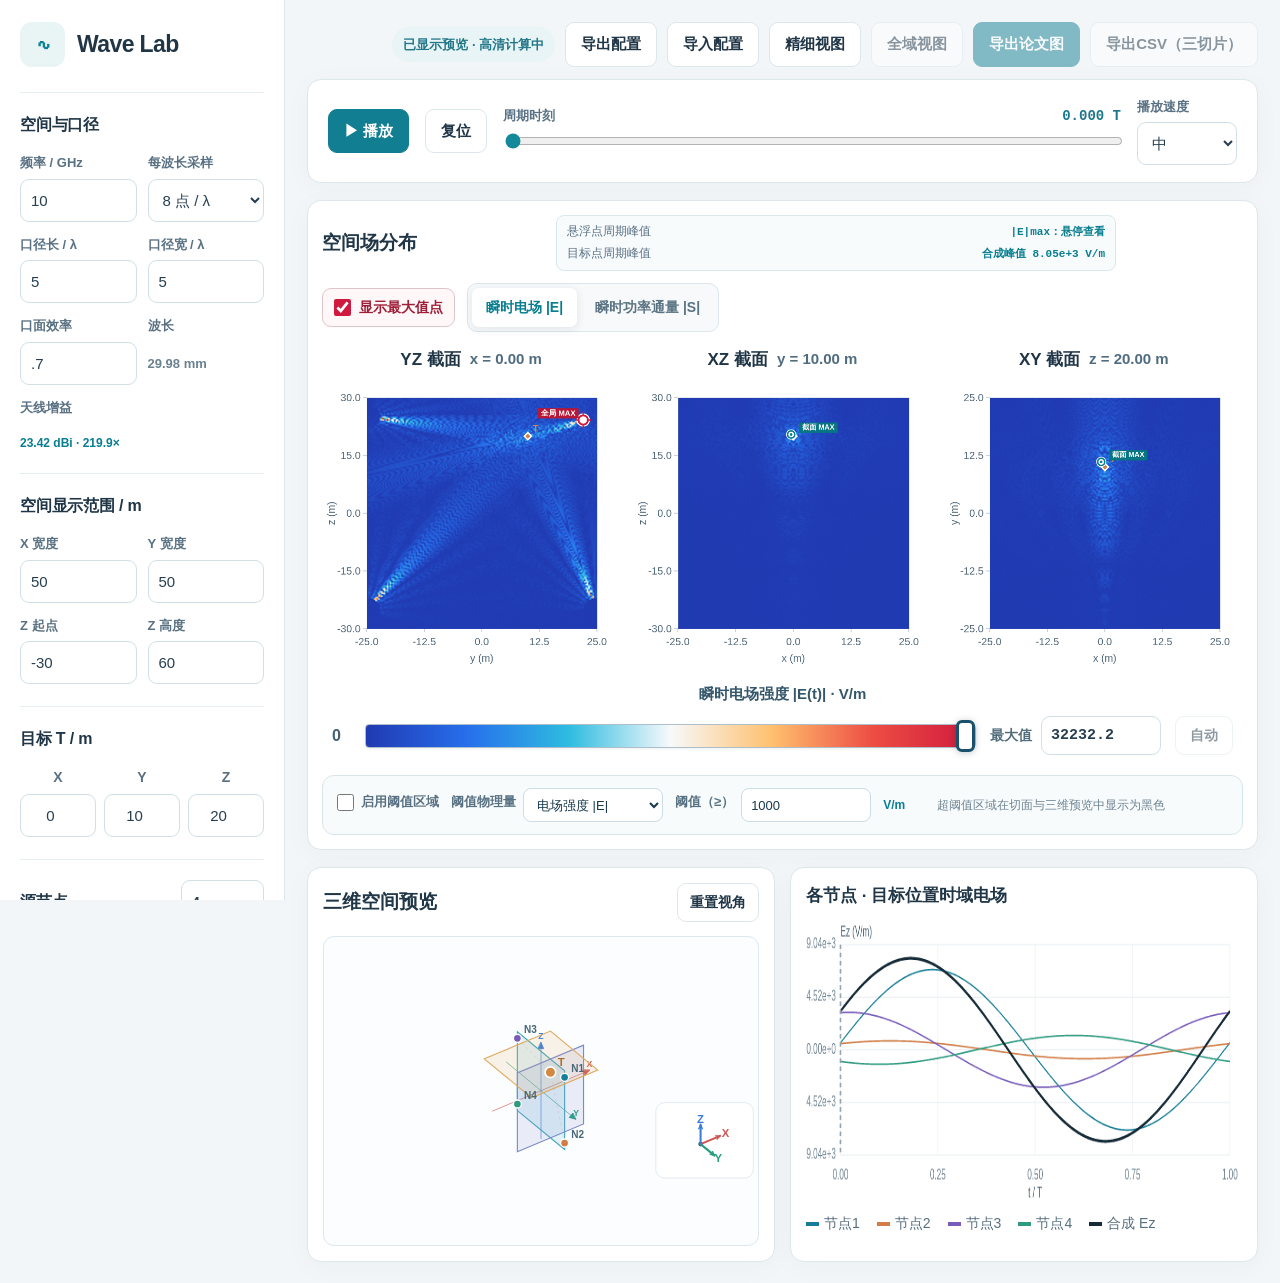
==== index.html @ 87ec1bd9 "Refresh versioned resources for average and peak readouts" ====
<!doctype html>
<html lang="zh-CN"><head><meta charset="utf-8"><meta name="viewport" content="width=device-width,initial-scale=1"><meta name="theme-color" content="#f3f6f8">
<title>Wave Lab | 三维空间切片</title><link rel="stylesheet" href="./style3d.css?v=20261023-average-and-peak"></head>
<body><div class="app">
<aside class="sidebar">
 <div class="brand"><div class="mark">∿</div><div class="brand-text">Wave Lab</div></div>
 <section class="section"><h2>空间与口径</h2>
  <div class="fields">
   <div><label for="freq">频率 / GHz</label><input id="freq" type="number" min=".2" max="100" step="any" value="10"></div>
   <div><label for="pointsPerWave">每波长采样</label><select id="pointsPerWave"><option value="8" selected>8 点 / λ</option><option value="16">16 点 / λ</option></select></div>
   <div><label for="apX">口径长 / λ</label><input id="apX" type="number" min=".5" max="30" value="5" step=".5"></div>
   <div><label for="apY">口径宽 / λ</label><input id="apY" type="number" min=".5" max="30" value="5" step=".5"></div>
   <div><label for="eta">口面效率</label><input id="eta" type="number" min=".01" max="1" value=".7" step=".05"></div>
   <div><label>波长</label><div id="lambdaValue" class="meta" style="padding-top:12px;font-weight:750">29.98 mm</div></div>
   <div><label>天线增益</label><div id="antennaGainValue" class="meta antenna-gain-value" style="padding-top:12px;font-weight:750" title="由口面效率、口径和波长计算">23.42 dBi</div></div>
  </div>
 </section>
 <section class="section"><h2>空间显示范围 / m</h2><div class="fields">
  <div><label for="Lx">X 宽度</label><input id="Lx" type="number" min=".05" max="500" step="any" value="50"></div>
  <div><label for="Ly">Y 宽度</label><input id="Ly" type="number" min=".05" max="500" step="any" value="50"></div>
  <div><label for="zMin">Z 起点</label><input id="zMin" type="number" step="any" value="-30"></div>
  <div><label for="Lz">Z 高度</label><input id="Lz" type="number" min=".05" max="500" step="any" value="60"></div>
 </div></section>

 <section class="section"><h2>目标 T / m</h2><div class="fields triple">
  <div><label for="targetX">X</label><input id="targetX" type="number" step="any" value="0"></div>
  <div><label for="targetY">Y</label><input id="targetY" type="number" step="any" value="10"></div>
  <div><label for="targetZ">Z</label><input id="targetZ" type="number" step="any" value="20"></div>
 </div></section>

 <section class="section" id="studyControls">
  <h2>共面干涉研究</h2>
  <div class="fields">
   <div><label for="studyAxis">平面法向</label><select id="studyAxis"><option value="x" selected>X · YZ 平面</option><option value="y">Y · XZ 平面</option><option value="z">Z · XY 平面</option></select></div>
   <div><label for="studyCoord">平面位置 / m</label><input id="studyCoord" type="number" step="any" value="0"></div>
   <div><label for="scanSpan">穿面半宽 / λ</label><input id="scanSpan" type="number" min=".1" max="1000" step="any" value="5"></div>
   <div><label for="scanAimMode">扫描时天线朝向</label><select id="scanAimMode"><option value="track" selected>随目标跟踪</option><option value="fixed">保持当前朝向</option></select></div>
  </div>
  <div class="inline-actions study-actions"><button id="detectStudyPlane" type="button">识别节点平面</button><button id="applyStudyPlane" type="button">查看该平面</button></div>
  <div class="inline-actions study-actions"><button id="projectNodes" type="button">节点投影到平面</button><button id="scanThroughPlane" class="primary" type="button">扫描目标穿面</button></div>
 </section>

 <section class="section"><div class="name-row"><h2 style="margin:0">源节点</h2><input id="count" type="number" min="1" max="64" step="1" value="4" style="width:83px" aria-label="节点数量"></div>
 <div class="inline-actions" style="margin-bottom:13px"><button id="equalPhase">同相</button><button id="randomPhase">随机相位</button></div>
 <div id="nodes"></div></section>
</aside>
<main class="main">
 <header class="headline"><div class="top-actions"><span class="status" id="status">就绪</span><button id="exportConfig" type="button">导出配置</button><button id="importConfig" type="button">导入配置</button><input id="importConfigFile" type="file" accept=".json,application/json" hidden><button id="localDetail" type="button">精细视图</button><button id="restoreOverview" type="button" disabled>全域视图</button><button id="exportPNG" class="primary">导出论文图</button><button id="exportCSV">导出CSV（三切片）</button></div></header>
 <div class="workbar card"><button id="play" class="primary">▶ 播放</button><button id="reset">复位</button>
   <div class="timeline"><label for="time">周期时刻 <span id="timeValue" class="value">0.000 T</span></label><input type="range" id="time" min="0" max="1" step=".001" value="0"></div>
   <div class="speed"><label for="speed">播放速度</label><select id="speed"><option value=".25">慢</option><option value=".5" selected>中</option><option value="1">快</option></select></div>
 </div>
 <section class="figure card"><div class="fig-head"><h2>空间场分布</h2><div class="field-max-readout" aria-live="polite" aria-label="悬浮点与目标点的周期峰值"><div class="field-max-row"><span>悬浮点周期峰值</span><strong><span id="hoverTotalEmax">|E|max：悬停查看</span><span id="hoverTotalSmax" style="display:none">|S|max：悬停查看</span></strong></div><div class="field-max-row"><span>目标点周期峰值</span><strong><span id="targetTotalEmax">|E|max：—</span><span id="targetTotalSmax" style="display:none">|S|max：—</span></strong></div></div><div class="fig-tools">
    <label class="max-toggle" for="showMaxPoint"><input id="showMaxPoint" type="checkbox" checked>显示最大值点</label>
    <div class="mode"><button id="modeE" class="selected">瞬时电场 |E|</button><button id="modeS">瞬时功率通量 |S|</button></div>
  </div></div>
  <div class="figure-layout">
   <div class="slice"><h3>YZ 截面 <span id="labelX">x = 0 m</span></h3><canvas id="plotX" width="580" height="568" aria-label="YZ 截面场图"></canvas></div>
   <div class="slice"><h3>XZ 截面 <span id="labelY">y = 0 m</span></h3><canvas id="plotY" width="580" height="568" aria-label="XZ 截面场图"></canvas></div>
   <div class="slice"><h3>XY 截面 <span id="labelZ">z = 50 m</span></h3><canvas id="plotZ" width="580" height="568" aria-label="XY 截面场图"></canvas></div>
  </div>
  <div class="shared-scale" aria-label="三张切片统一色标">
    <span class="shared-scale-unit" id="scaleUnit">瞬时电场强度 · V/m</span>
    <div class="shared-scale-track">
      <span>0</span>
      <div class="shared-scale-gradient" id="scaleGradient">
        <input id="scaleLimit" type="range" min="0" max="1000" step="1" value="1000" aria-label="拖动调整色标最大值" title="拖动调整颜色显示上限">
      </div>
      <div class="scale-max-control">
        <label for="scaleMax">最大值</label>
        <input id="scaleMax" type="number" min="0" step="any" inputmode="decimal" aria-label="直接输入色标最大值">
      </div>
      <button type="button" id="scaleAuto" title="恢复自动色标">自动</button>
    </div>
  </div>

  <div id="thresholdControls" class="threshold-controls" aria-label="阈值区域可视化">
   <label class="threshold-enable" for="thresholdEnabled"><input id="thresholdEnabled" type="checkbox">启用阈值区域</label>
   <div class="threshold-field"><label for="thresholdMode">阈值物理量</label><select id="thresholdMode"><option value="E">电场强度 |E|</option><option value="S">功率密度 |S|</option></select></div>
   <div class="threshold-field threshold-value-field"><label for="thresholdValue">阈值（≥）</label><input id="thresholdValue" type="number" min="0" step="any" value="1000"></div>
   <strong id="thresholdUnit">V/m</strong>
   <span class="threshold-note">超阈值区域在切面与三维预览中显示为黑色</span>
  </div>

 </section>
 <section class="card panel study-panel">
  <div class="scene-heading"><h2>共面干涉分析</h2><div id="studyPlaneTitle">YZ 平面 · x = 0 m</div></div>
  <div class="study-metrics">
   <div class="study-metric"><label>目标点瞬时电场</label><strong id="targetEStat">—</strong><span>V/m · 当前周期时刻</span></div>
   <div class="study-metric"><label>目标点周期最大电场</label><strong id="targetEMaxStat">—</strong><span>V/m · 一个完整周期内最大值</span></div>
   <div class="study-metric"><label>目标点瞬时功率通量</label><strong id="targetSStat">—</strong><span>W/cm² · 当前周期时刻</span></div>
   <div class="study-metric"><label>目标点周期最大功率通量</label><strong id="targetSMaxStat">—</strong><span>W/cm² · 一个完整周期内最大值</span></div>
   <div class="study-metric"><label>目标点相干合成比</label><strong id="coherenceStat">—</strong><span id="coherenceSub">参考：各节点电场相量模平方之和</span></div>
   <div class="study-metric"><label id="planeRangeLabel">当前平面场值范围</label><strong id="planeRangeStat">—</strong><span id="planeRangeSub">—</span></div>
  </div>
  <div class="scan-heading"><h3 id="scanFieldTitle">目标穿面场强</h3><h3>相干合成比</h3></div>
  <div class="scan-charts"><canvas id="planeScanField" width="1000" height="330" aria-label="目标穿面场强曲线"></canvas><canvas id="planeScanRatio" width="1000" height="330" aria-label="目标穿面相干合成比曲线"></canvas></div>
  <div class="scan-footer"><div id="scanSummary">设置研究平面后，点击“扫描目标穿面”。</div><button id="exportScan" type="button" disabled>导出穿面扫描 CSV</button></div>
 </section>
 <div class="lower">
  <section class="card panel"><div class="scene-heading"><h2>三维空间预览</h2><button id="resetView" type="button" aria-label="重置三维视角">重置视角</button></div>
 <svg id="scene3d" class="scene" viewBox="0 0 650 275" role="img" tabindex="0" aria-label="三维空间预览：鼠标拖动可旋转，滚轮可缩放；右下角显示坐标轴"></svg></section>
  <section class="card panel"><h2>各节点 · 目标位置时域电场</h2><canvas id="trace" class="trace" width="860" height="310"></canvas><div id="legend" class="legend"></div></section>
 </div>
 
</main></div>
<div id="lens" class="lens" aria-hidden="true"><div class="lens-head">局部放大 · 5×</div><canvas id="lensCanvas" width="444" height="444"></canvas><div class="lens-pos" id="lensCoord">—</div><div class="lens-val" id="lensReading">—</div><div class="lens-max-val" id="lensMaxReading">—</div><div class="lens-components" id="lensComponents">峰值分量：—</div></div>
<script src="./physics3d.js?v=20261022-zpol2"></script><script src="./app3d.js?v=20261023-average-and-peak"></script>
</body></html>
---- style3d.css ----
@charset "UTF-8";
:root{--bg:#f3f6f8;--paper:#fff;--ink:#203647;--muted:#6b8190;--line:#dce7ec;--accent:#13899a;--a2:#e9f4f5;--violet:#6b66a9;--orange:#c78043}
*{box-sizing:border-box}
html{scroll-behavior:smooth}body{margin:0;color:var(--ink);background:var(--bg);font:15px/1.5 -apple-system,BlinkMacSystemFont,"Segoe UI","Microsoft YaHei",Arial,sans-serif}
button,input,select{font:inherit}button,select{cursor:pointer}button{border:1px solid var(--line);background:#fff;color:var(--ink);border-radius:9px;padding:10px 15px;font-weight:650}
button:hover{border-color:#91c0c9;background:#f6fcfd}button:focus-visible,input:focus-visible,select:focus-visible{outline:2px solid var(--accent);outline-offset:2px}
button.primary{background:#117e91;border-color:#117e91;color:#fff}button.primary:hover{background:#0f6d7c}button:disabled{opacity:.5;cursor:wait}
input[type=number],select{min-width:0;width:100%;height:43px;border:1px solid #d1e0e7;border-radius:9px;padding:8px 10px;background:#fff;color:#273e50}
input[type=range]{width:100%;accent-color:var(--accent)}
label{display:block;font-size:13px;color:#597183;font-weight:650;margin-bottom:6px}
.app{display:grid;grid-template-columns:322px minmax(0,1fr);min-height:100vh}
.sidebar{padding:22px 20px 30px;background:#fff;border-right:1px solid var(--line);position:sticky;top:0;max-height:100vh;overflow:auto;scrollbar-width:thin;z-index:2}
.brand{display:flex;gap:12px;align-items:center;margin-bottom:25px}.mark{display:grid;place-items:center;font-weight:800;font-size:23px;width:45px;height:45px;border-radius:12px;background:var(--a2);color:#0d8294}.brand-text{font-size:23px;font-weight:760;letter-spacing:-.6px}
.section{border-top:1px solid #e7eef1;padding-top:20px;margin-top:22px}.section h2{margin:0 0 16px;font-size:16px;font-weight:740;letter-spacing:-.2px}
.fields{display:grid;grid-template-columns:1fr 1fr;gap:13px 11px}.fields.triple{grid-template-columns:repeat(3,1fr);gap:8px}.fields.triple input{padding:7px 5px;text-align:center}.fields.triple label{font-size:12px;text-align:center}
.name-row{display:flex;align-items:center;justify-content:space-between;gap:8px;font-size:14px;font-weight:750;margin-bottom:13px}
.meta{color:var(--muted);font-size:13px}.inline-actions{display:flex;gap:7px}.inline-actions button{padding:7px 11px;font-size:13px}
.node{border:1px solid #dce8ec;border-radius:11px;padding:13px 12px;margin-bottom:10px;background:#fcfefe}.node-head{display:flex;gap:8px;align-items:center;font-weight:730;font-size:14px;margin-bottom:12px}.node-head .dot{width:9px;height:9px;border-radius:99px;display:inline-block}
.node-fields{display:grid;grid-template-columns:repeat(3,1fr);gap:10px 7px}.node-fields label{font-size:11px;text-align:center;margin-bottom:4px}.node-fields input{height:37px;font-size:13px;padding:7px 3px;text-align:center;border-radius:7px}
.main{padding:27px 32px 45px;max-width:1920px;min-width:0;width:100%;margin:auto}
.headline{display:flex;align-items:center;justify-content:flex-end;flex-wrap:wrap;gap:14px;margin-bottom:12px}
.top-actions{display:flex;gap:9px;align-items:center;flex-wrap:wrap}.status{font-size:13px;font-weight:650;background:#e8f4f5;border-radius:20px;padding:8px 11px;color:#237788}
.card{border:1px solid #dce7eb;border-radius:14px;background:#fff;box-shadow:0 5px 28px rgba(28,61,82,.033)}
.workbar{padding:17px 20px;display:flex;align-items:center;gap:16px;margin-bottom:17px;flex-wrap:wrap}
.workbar .timeline{flex:1;min-width:220px}.timeline .value{font-weight:750;color:#1d778d;font-family:Consolas,monospace;float:right;font-size:14px}
.select-inline{width:auto;min-width:90px;height:40px}.workbar .speed{width:100px}
.figure{padding:20px 20px 22px;margin-bottom:17px}.fig-head{display:flex;align-items:center;justify-content:space-between;gap:12px;flex-wrap:wrap;margin-bottom:13px}
.fig-head h2{font-size:19px;font-weight:770;margin:0}.mode{display:inline-flex;padding:4px;border:1px solid #dce7eb;border-radius:10px;background:#f7f9fa;gap:4px}
.mode button{border:0;background:transparent;color:#5a7383;padding:9px 14px;font-size:14px;border-radius:7px}.mode button.selected{background:#fff;color:#087e91;box-shadow:0 2px 10px rgba(40,75,87,.11)}
.figure-layout{display:grid;grid-template-columns:repeat(3,minmax(0,1fr));gap:15px}.slice{min-width:0}.slice h3{display:flex;gap:9px;align-items:center;justify-content:center;font-size:15px;margin:5px 0 7px;font-weight:760}.slice h3 span{font-weight:600;font-size:13px;color:var(--muted)}
.slice canvas{display:block;width:100%;height:auto;aspect-ratio:580/675;cursor:crosshair}
.hintline{font-size:13px;color:#a05d26;margin-top:7px;display:none}
.lower{display:grid;grid-template-columns:1fr 1fr;gap:15px}.panel{padding:20px}.panel h2{margin:0 0 13px;font-size:17px}
.scene{height:275px;width:100%;background:linear-gradient(180deg,#fcfeff,#f7fafb);border:1px solid #e6eef1;border-radius:11px;display:block}
.trace{width:100%;height:280px;display:block}.legend{display:flex;gap:6px 14px;align-items:center;flex-wrap:wrap;margin-top:11px;color:#566f7f;font-size:13px}.legend i{display:inline-block;width:13px;height:4px;margin-right:5px;vertical-align:middle}
.info{display:flex;gap:8px 14px;flex-wrap:wrap;color:#526e7f;font-size:13px;margin-top:12px}.info strong{color:#1c4456}
.details{border-top:1px solid #e8eff2;margin-top:14px;padding-top:12px}.details summary{cursor:pointer;font-weight:630;color:#718696;font-size:13px}.details div{font-size:13px;line-height:1.85;color:#607a89;margin-top:9px}
.footer{margin:22px 0 0;display:flex;justify-content:flex-end;gap:16px;font-size:13px}.footer a{color:#6d8796;text-decoration:none}.footer a:hover{text-decoration:underline}
.lens{position:fixed;display:none;pointer-events:none;width:244px;background:#fff;padding:10px;border:1px solid #cfdee5;border-radius:12px;box-shadow:0 15px 45px rgba(28,51,63,.17);z-index:20}
.lens.show{display:block}.lens-head{font-size:13px;font-weight:740;margin-bottom:8px}.lens canvas{width:222px;height:222px;border:1px solid #dce6ec;image-rendering:pixelated}.lens-pos{font-family:Consolas,monospace;font-size:12px;margin-top:7px;color:#375a69}.lens-val,.lens-max-val{font-family:Consolas,monospace;font-size:13px;font-weight:650;margin-top:8px;color:#244b61}.lens-max-val{padding-top:7px;border-top:1px solid #dce6ec;color:#bd2844}
@media(max-width:1440px){.app{grid-template-columns:285px minmax(0,1fr)}.main{padding:22px}.figure-layout{gap:7px}.figure{padding:14px}.panel{padding:15px}}
@media(max-width:1020px){.figure-layout{grid-template-columns:repeat(2,minmax(0,1fr))}.lower{grid-template-columns:1fr}.figure-layout .slice:last-child{max-width:570px}}
@media(max-width:780px){.app{display:block}.sidebar{max-height:none;position:static;padding:20px}.main{padding:14px}.figure-layout{grid-template-columns:1fr}.figure-layout .slice:last-child{max-width:none}.workbar{gap:10px}.slice{max-width:600px;margin:auto}.lower{grid-template-columns:1fr}}


/* Saturated publication heatmap with one global color scale per figure */
:root{--palette-blue:#203ab2;--palette-red:#cf193e}
.fig-head{margin-bottom:11px}
.figure-layout{gap:13px}
.slice canvas{aspect-ratio:580/568}
.slice h3{font-size:17px;margin:4px 0 6px}
.slice h3 span{font-size:15px;color:#506d80}
.shared-scale{max-width:720px;margin:3px auto 8px;padding:3px 10px 0}
.shared-scale-unit{text-align:center;display:block;font-size:15px;font-weight:720;margin:0 0 11px;color:#34576c}
.shared-scale-track{display:flex;align-items:center;gap:15px;color:#426174;font-size:15px;font-variant-numeric:tabular-nums;font-weight:620}
.shared-scale-gradient{height:19px;border:1px solid #bed2db;border-radius:3px;flex:1;background:linear-gradient(to right,#203ab2 0%,#276fec 16.67%,#2ebce0 33.33%,#f7f9fb 50%,#ffc06e 66.67%,#ed4c43 83.33%,#cf193e 100%)}
.shared-scale-track span:last-child{min-width:80px;text-align:right}
.sampling-readout{font-size:14px;color:#356e82;line-height:1.55;padding:14px 0 0;font-weight:650;font-variant-numeric:tabular-nums}
.resolution-actions{display:flex;align-items:center;justify-content:flex-end;gap:9px;flex-wrap:wrap;padding:15px 3px 0;border-top:1px solid #edf2f5;margin-top:16px}
.resolution-actions button{font-size:14px;padding:9px 15px}
.resolution-summary{font-size:14px;font-weight:600;color:#5e7585;flex:1;min-width:220px}
.hintline{font-size:14px;color:#b0552e;line-height:1.6;padding:8px 4px 0;margin-top:3px}
.top-actions{gap:10px}
@media(max-width:780px){.shared-scale{margin:4px 0 10px}.shared-scale-track{gap:8px}.resolution-summary{flex-basis:100%;min-width:0}.resolution-actions{justify-content:flex-start}}

/* V8: readable labels, interactive orbit scene, no metadata confetti */
.fields.triple label{font-size:14px;font-weight:700}
.node-fields label{font-size:13px;color:#536d7d}
.node-fields input{font-size:15px;height:40px}
.slice h3 span{font-size:15px}
.scene{height:310px;cursor:grab;touch-action:none;user-select:none;border:1px solid #dce8ee;background:#fbfdfe}
.scene.dragging{cursor:grabbing}
.scene-heading{display:flex;align-items:center;justify-content:space-between;gap:12px;margin-bottom:14px}
.scene-heading h2{margin:0!important}
.scene-heading button{font-size:14px;padding:8px 12px}
.legend{font-size:14px;gap:9px 17px}
.footer{font-size:14px}
@media(max-width:780px){.scene{height:285px}.fields.triple label{font-size:14px}}


/* Interactive shared colorbar, keeping one physical display upper limit across all three cuts */
.shared-scale{max-width:1040px;margin:8px auto 10px;padding:4px 10px}
.shared-scale-track{gap:14px;align-items:center}
.shared-scale-track>span:first-child{font-size:16px;font-weight:730;min-width:19px}
.shared-scale-gradient{position:relative;min-width:180px;height:24px;border:1px solid #aebfc9;flex:1;overflow:visible;border-radius:4px;box-shadow:0 1px 3px rgba(22,49,67,.08)}
.shared-scale-gradient input[type="range"]{
 position:absolute;inset:0;top:-9px;width:100%;height:40px;min-width:0;margin:0;
 appearance:none;-webkit-appearance:none;background:transparent;border:0;outline-offset:3px;cursor:ew-resize;
}
.shared-scale-gradient input[type="range"]::-webkit-slider-runnable-track{background:transparent;height:24px}
.shared-scale-gradient input[type="range"]::-moz-range-track{background:transparent;height:24px}
.shared-scale-gradient input[type="range"]::-webkit-slider-thumb{
 appearance:none;-webkit-appearance:none;width:19px;height:32px;margin-top:-4px;
 background:#fff;border:3px solid #1a506b;border-radius:6px;box-shadow:0 1px 7px rgba(8,35,55,.24);cursor:ew-resize;
}
.shared-scale-gradient input[type="range"]::-moz-range-thumb{
 width:16px;height:29px;background:#fff;border:3px solid #1a506b;border-radius:6px;box-shadow:0 1px 7px rgba(8,35,55,.24);cursor:ew-resize;
}
.scale-max-control{display:flex;align-items:center;gap:9px;flex-shrink:0}
.scale-max-control label{margin:0;color:#526d7b;font-weight:680;font-size:14px;white-space:nowrap}
.scale-max-control input{width:120px;min-width:0;height:39px;font-size:15px;font-family:ui-monospace,Consolas,monospace;font-weight:660;padding:7px 9px}
.shared-scale-track #scaleAuto{height:39px;padding:8px 14px;font-size:14px;flex-shrink:0}
@media(max-width:860px){
 .shared-scale-track{flex-wrap:wrap;gap:10px}
 .shared-scale-gradient{flex-basis:calc(100% - 38px)}
 .scale-max-control{margin-left:25px}
}

/* Coplanar-array study and reusable simulation configurations */
.study-actions{margin-top:10px;display:grid;grid-template-columns:1fr 1fr;gap:8px}
.study-actions button{font-size:14px;padding:10px 8px;min-height:42px}
.study-panel{margin-bottom:17px}
.scene-heading{display:flex;align-items:center;justify-content:space-between;gap:12px;flex-wrap:wrap}
.scene-heading h2{margin:0 0 13px;font-size:19px}
#studyPlaneTitle{font-size:15px;font-weight:650;color:#436678;margin-bottom:13px}
/* Restore the simpler main view: hide the experimental coplanar-analysis UI. */
#studyControls,.study-panel{display:none!important}
.study-metrics{display:grid;grid-template-columns:repeat(3,minmax(0,1fr));gap:12px;margin:6px 0 22px}
.study-metric{border:1px solid #dce7eb;background:#fbfdfe;border-radius:11px;padding:15px;min-width:0}
.study-metric label{font-size:14px;color:#526f80;margin-bottom:8px}
.study-metric strong{display:block;font-size:22px;line-height:1.3;font-weight:780;color:#173f55;overflow-wrap:anywhere;font-variant-numeric:tabular-nums}
.study-metric span{display:block;font-size:14px;color:#637f8f;margin-top:6px;line-height:1.45;overflow-wrap:anywhere}
.scan-heading{display:grid;grid-template-columns:1fr 1fr;gap:16px;margin:0 0 5px}
.scan-heading h3{font-size:16px;margin:0 0 5px;font-weight:750}
.scan-charts{display:grid;grid-template-columns:1fr 1fr;gap:16px;align-items:start}
.scan-charts canvas{display:block;width:100%;height:auto;aspect-ratio:1000/330;border:1px solid #e4edf1;border-radius:10px;background:#fff}
.scan-footer{display:flex;align-items:center;justify-content:space-between;gap:14px;flex-wrap:wrap;border-top:1px solid #e7eef1;padding-top:14px;margin-top:12px}
#scanSummary{font-size:15px;line-height:1.55;font-weight:620;color:#34566a;flex:1;min-width:240px}
@media(max-width:1200px){.study-metrics{grid-template-columns:repeat(2,minmax(0,1fr))}.scan-charts{grid-template-columns:1fr}.scan-heading{grid-template-columns:1fr}}
@media(max-width:600px){.study-metrics{grid-template-columns:1fr}.study-actions{grid-template-columns:1fr}.study-metric strong{font-size:20px}}


/* Keep the experimental coplanar study out of the user interface. */
#studyControls,
.study-panel {
  display: none !important;
  visibility: hidden !important;
}

/* Make both readings in the hover magnifier clearly legible. */
.lens {
  width: 270px;
}
.lens-head {
  font-size: 15px;
}
.lens canvas {
  width: 248px;
  height: 248px;
}
.lens-pos {
  font-size: 13px;
  line-height: 1.5;
}
.lens-val,
.lens-max-val {
  font-size: 14px;
  line-height: 1.5;
  font-weight: 750;
}
.lens-max-val {
  margin-top: 9px;
  padding: 8px 7px;
  border-top: 2px solid #cf193e;
  border-radius: 5px;
  background: #fff5f6;
  color: #a91532;
}


/* Mode-aware cycle-maximum readouts for the hovered point and target point */
.field-max-readout{display:flex;flex-direction:column;gap:4px;flex:0 1 560px;min-width:420px;margin:0 auto;padding:7px 10px;border:1px solid #d9e8ed;border-radius:8px;background:#f8fbfc}.field-max-row{display:flex;align-items:baseline;justify-content:space-between;gap:8px;font-size:12px;line-height:1.45;white-space:nowrap}.field-max-row>span{color:#597183;flex:0 0 auto}.field-max-row strong{display:flex;align-items:baseline;justify-content:flex-end;gap:10px;color:#087e91;font-family:Consolas,monospace;font-size:11px;font-variant-numeric:tabular-nums;white-space:nowrap}.field-max-row strong span{color:#087e91}
.fig-tools{display:flex;align-items:center;justify-content:flex-end;gap:12px;flex-wrap:wrap}
.max-toggle{display:flex;align-items:center;gap:8px;margin:0;padding:8px 11px;border:1px solid #e0c4cc;border-radius:9px;background:#fff7f8;color:#9e2038;font-size:14px;font-weight:750;white-space:nowrap}
.max-toggle input{width:17px;height:17px;margin:0;accent-color:#cf193e}
@media(max-width:900px){.field-max-readout{order:1;flex:1 0 100%;margin:0}.fig-tools{order:2;width:100%;justify-content:space-between}}
@media(max-width:600px){.fig-tools{align-items:flex-start}.max-toggle{font-size:13px}.field-max-row{align-items:flex-start;flex-direction:column;gap:3px;white-space:normal}.field-max-row strong{justify-content:flex-start;flex-wrap:wrap}}

/* Show Ex/Ey/Ez at the phase of the 3-D vector peak for direct RSS verification. */
.field-component-row strong{display:block;text-align:right;font-size:10px;line-height:1.35;white-space:normal;font-weight:650}
.lens-components{margin-top:7px;padding-top:7px;border-top:1px solid #dce6ec;color:#087e91;font-size:11px;line-height:1.45;font-weight:650;overflow-wrap:anywhere}
@media(max-width:600px){.field-component-row strong{text-align:left}}

/* Threshold region controls */
.threshold-controls{display:flex;align-items:center;gap:12px;flex-wrap:wrap;margin-top:16px;padding:12px 14px;border:1px solid #d8e5eb;border-radius:12px;background:#f8fbfc;color:#234456;font-size:13px}
.threshold-enable{display:flex;align-items:center;gap:7px;font-weight:750;white-space:nowrap}
.threshold-enable input{width:17px;height:17px;margin:0;accent-color:#087e91}
.threshold-field{display:flex;align-items:center;gap:7px;white-space:nowrap}
.threshold-field label{font-weight:650;color:#587283}
.threshold-field select,.threshold-field input{height:34px;border:1px solid #cbdde5;border-radius:8px;background:#fff;color:#17394d;padding:0 9px;font:inherit}
.threshold-field select{min-width:140px}
.threshold-value-field input{width:130px;font-variant-numeric:tabular-nums}
#thresholdUnit{font-size:12px;color:#087e91;min-width:42px}
.threshold-note{color:#6d8492;font-size:12px}
.threshold-controls.enabled{border-color:#111;background:#f5f5f5}
.threshold-controls.enabled .threshold-note{color:#303030}
@media(max-width:700px){.threshold-controls{align-items:flex-start;gap:10px}.threshold-note{flex-basis:100%}}

/* Antenna gain and per-node EIRP readouts */
.antenna-gain-value{font-size:12px;line-height:1.35;white-space:normal;overflow-wrap:anywhere;color:#087e91}
.readonly-metric{min-width:0}
.readonly-metric label{font-size:11px;text-align:center;display:block;margin-bottom:4px;color:var(--muted)}
.metric-value{min-height:31px;display:flex;align-items:center;justify-content:center;border:1px solid #cbdde5;border-radius:7px;background:#f4fafb;color:#126f82;padding:4px 2px;text-align:center;font:700 10px/1.2 Consolas,monospace;overflow-wrap:anywhere}
.metric-subvalue{display:block;text-align:center;color:var(--muted);font-size:9px;line-height:1.25;margin-top:3px;white-space:nowrap}
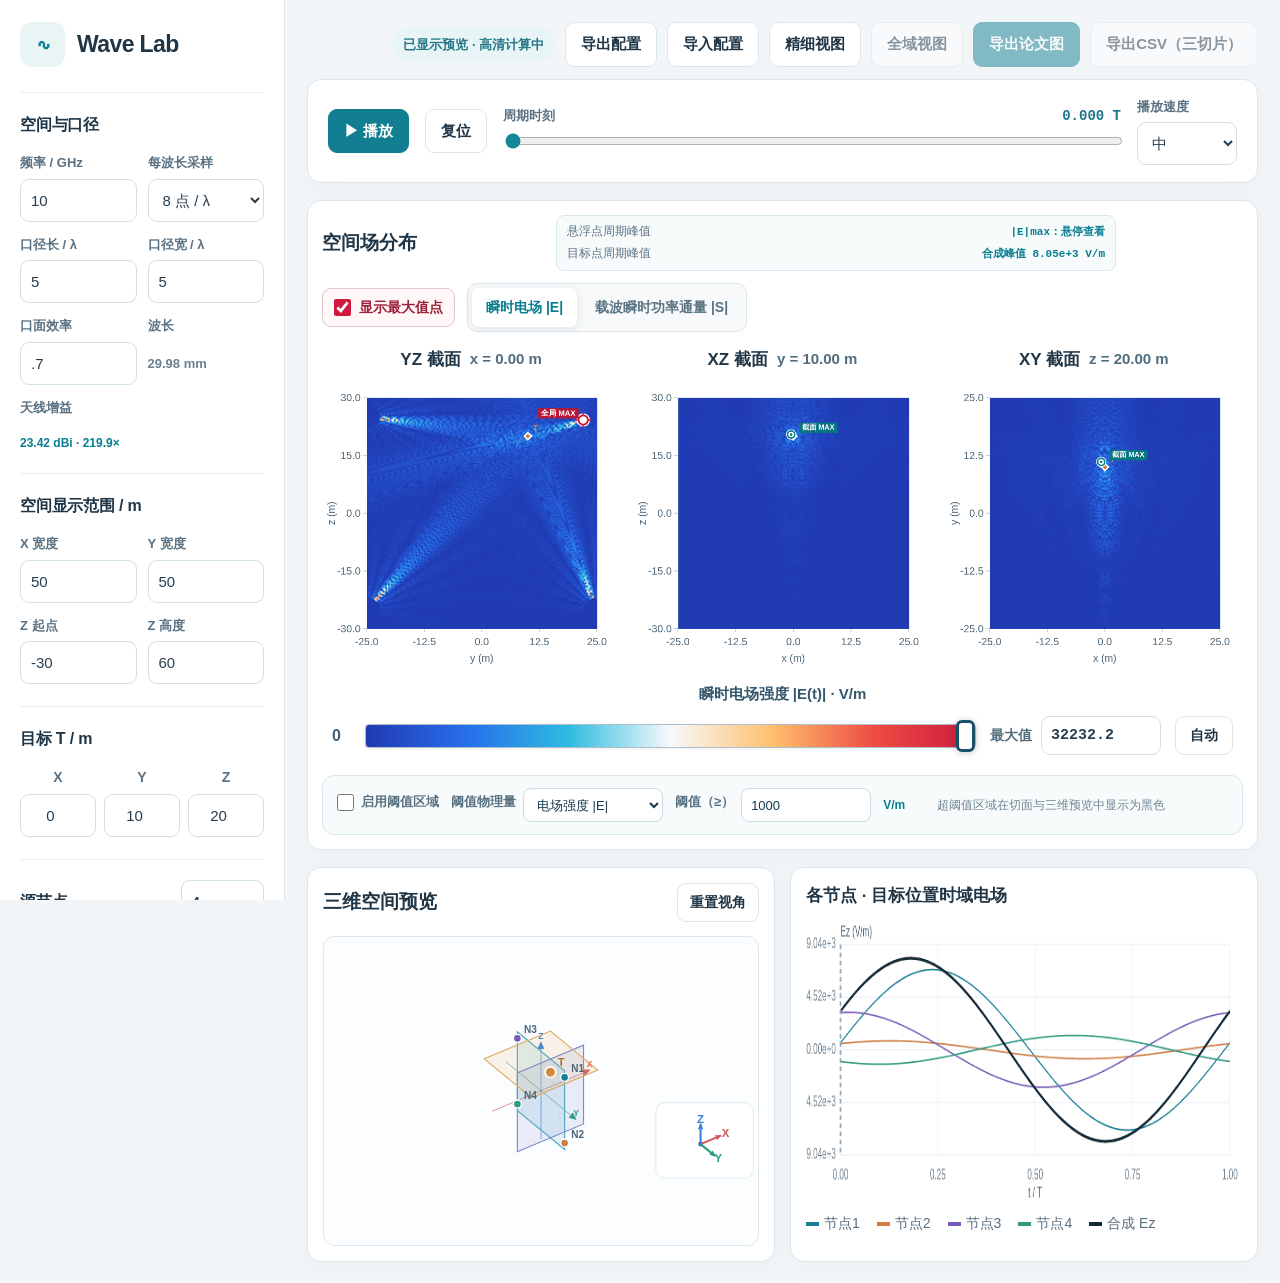
==== commit a4f9787c: "Clarify pulsed RF power convention in sidebar" ====
--- a/index.html
+++ b/index.html
@@ -1,6 +1,6 @@
 <!doctype html>
 <html lang="zh-CN"><head><meta charset="utf-8"><meta name="viewport" content="width=device-width,initial-scale=1"><meta name="theme-color" content="#f3f6f8">
-<title>Wave Lab | 三维空间切片</title><link rel="stylesheet" href="./style3d.css?v=20261023-average-and-peak"></head>
+<title>Wave Lab | 三维空间切片</title><link rel="stylesheet" href="./style3d.css?v=20261023-rf-pulse-peak"></head>
 <body><div class="app">
 <aside class="sidebar">
  <div class="brand"><div class="mark">∿</div><div class="brand-text">Wave Lab</div></div>
@@ -42,6 +42,7 @@
 
  <section class="section"><div class="name-row"><h2 style="margin:0">源节点</h2><input id="count" type="number" min="1" max="64" step="1" value="4" style="width:83px" aria-label="节点数量"></div>
  <div class="inline-actions" style="margin-bottom:13px"><button id="equalPhase">同相</button><button id="randomPhase">随机相位</button></div>
+ <div class="pulse-power-note" title="峰值功率是脉冲平顶期间的射频功率包络（按载波周期平均），不是载波瞬时功率，也不是包含占空比的长期平均功率。">节点功率 = <strong>单脉冲射频包络峰值</strong>（平顶），不乘占空比。<br>软件“载波周期平均”仅对微波振荡求平均。</div>
  <div id="nodes"></div></section>
 </aside>
 <main class="main">
@@ -52,7 +53,7 @@
  </div>
  <section class="figure card"><div class="fig-head"><h2>空间场分布</h2><div class="field-max-readout" aria-live="polite" aria-label="悬浮点与目标点的周期峰值"><div class="field-max-row"><span>悬浮点周期峰值</span><strong><span id="hoverTotalEmax">|E|max：悬停查看</span><span id="hoverTotalSmax" style="display:none">|S|max：悬停查看</span></strong></div><div class="field-max-row"><span>目标点周期峰值</span><strong><span id="targetTotalEmax">|E|max：—</span><span id="targetTotalSmax" style="display:none">|S|max：—</span></strong></div></div><div class="fig-tools">
     <label class="max-toggle" for="showMaxPoint"><input id="showMaxPoint" type="checkbox" checked>显示最大值点</label>
-    <div class="mode"><button id="modeE" class="selected">瞬时电场 |E|</button><button id="modeS">瞬时功率通量 |S|</button></div>
+    <div class="mode"><button id="modeE" class="selected">瞬时电场 |E|</button><button id="modeS">载波瞬时功率通量 |S|</button></div>
   </div></div>
   <div class="figure-layout">
    <div class="slice"><h3>YZ 截面 <span id="labelX">x = 0 m</span></h3><canvas id="plotX" width="580" height="568" aria-label="YZ 截面场图"></canvas></div>
@@ -105,5 +106,5 @@
  
 </main></div>
 <div id="lens" class="lens" aria-hidden="true"><div class="lens-head">局部放大 · 5×</div><canvas id="lensCanvas" width="444" height="444"></canvas><div class="lens-pos" id="lensCoord">—</div><div class="lens-val" id="lensReading">—</div><div class="lens-max-val" id="lensMaxReading">—</div><div class="lens-components" id="lensComponents">峰值分量：—</div></div>
-<script src="./physics3d.js?v=20261022-zpol2"></script><script src="./app3d.js?v=20261023-average-and-peak"></script>
+<script src="./physics3d.js?v=20261022-zpol2"></script><script src="./app3d.js?v=20261023-rf-pulse-peak"></script>
 </body></html>
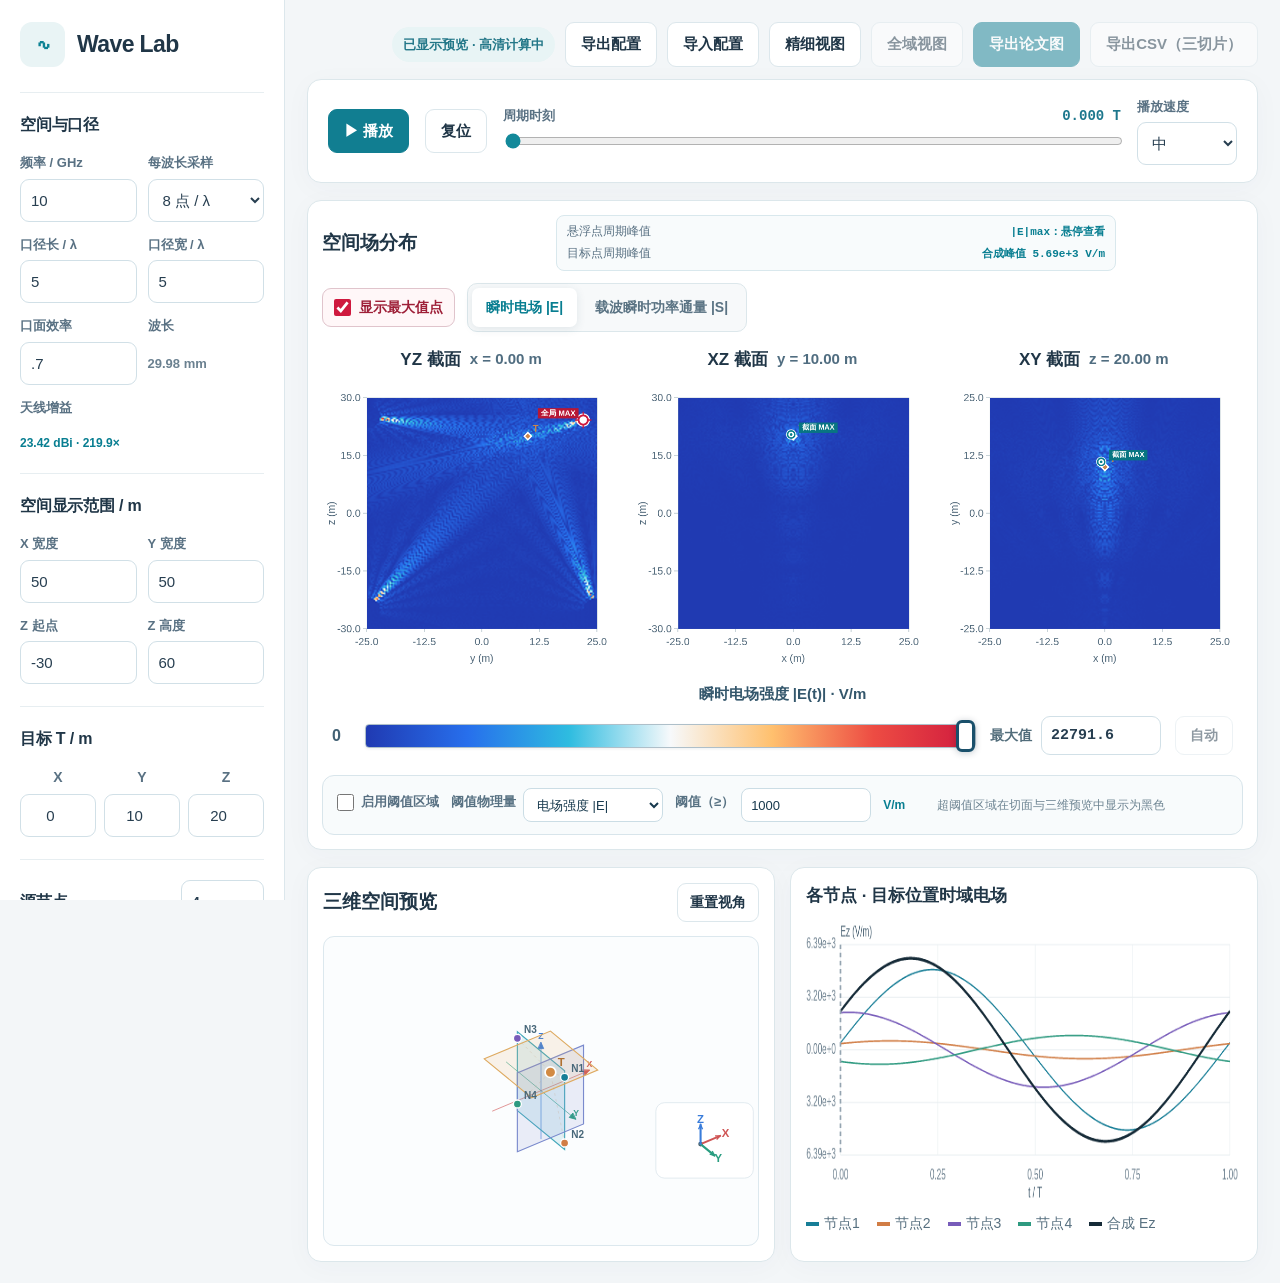
==== commit 9bd99c53: "Explain instantaneous peak power definition and refresh cached assets" ====
--- a/index.html
+++ b/index.html
@@ -1,6 +1,6 @@
 <!doctype html>
 <html lang="zh-CN"><head><meta charset="utf-8"><meta name="viewport" content="width=device-width,initial-scale=1"><meta name="theme-color" content="#f3f6f8">
-<title>Wave Lab | 三维空间切片</title><link rel="stylesheet" href="./style3d.css?v=20261023-rf-pulse-peak"></head>
+<title>Wave Lab | 三维空间切片</title><link rel="stylesheet" href="./style3d.css?v=20261023-instantaneous-source-peak"></head>
 <body><div class="app">
 <aside class="sidebar">
  <div class="brand"><div class="mark">∿</div><div class="brand-text">Wave Lab</div></div>
@@ -42,7 +42,7 @@
 
  <section class="section"><div class="name-row"><h2 style="margin:0">源节点</h2><input id="count" type="number" min="1" max="64" step="1" value="4" style="width:83px" aria-label="节点数量"></div>
  <div class="inline-actions" style="margin-bottom:13px"><button id="equalPhase">同相</button><button id="randomPhase">随机相位</button></div>
- <div class="pulse-power-note" title="峰值功率是脉冲平顶期间的射频功率包络（按载波周期平均），不是载波瞬时功率，也不是包含占空比的长期平均功率。">节点功率 = <strong>单脉冲射频包络峰值</strong>（平顶），不乘占空比。<br>软件“载波周期平均”仅对微波振荡求平均。</div>
+ <div class="pulse-power-note" title="输入功率定义为单频电磁波瞬时功率 p(t) 的最大值，而不是普通射频功率计的周期平均读数。">节点功率 = <strong>微波振荡周期内瞬时峰值</strong>。理想单频行波：平均功率 = 输入值 / 2。<br>例如瞬时峰值 1000 kW → 周期平均 500 kW（不是普通功率计读数 1000 kW）。</div>
  <div id="nodes"></div></section>
 </aside>
 <main class="main">
@@ -106,5 +106,5 @@
  
 </main></div>
 <div id="lens" class="lens" aria-hidden="true"><div class="lens-head">局部放大 · 5×</div><canvas id="lensCanvas" width="444" height="444"></canvas><div class="lens-pos" id="lensCoord">—</div><div class="lens-val" id="lensReading">—</div><div class="lens-max-val" id="lensMaxReading">—</div><div class="lens-components" id="lensComponents">峰值分量：—</div></div>
-<script src="./physics3d.js?v=20261022-zpol2"></script><script src="./app3d.js?v=20261023-rf-pulse-peak"></script>
+<script src="./physics3d.js?v=20261022-zpol2"></script><script src="./app3d.js?v=20261023-instantaneous-source-peak"></script>
 </body></html>
--- a/style3d.css
+++ b/style3d.css
@@ -202,3 +202,7 @@
 .readonly-metric label{font-size:11px;text-align:center;display:block;margin-bottom:4px;color:var(--muted)}
 .metric-value{min-height:31px;display:flex;align-items:center;justify-content:center;border:1px solid #cbdde5;border-radius:7px;background:#f4fafb;color:#126f82;padding:4px 2px;text-align:center;font:700 10px/1.2 Consolas,monospace;overflow-wrap:anywhere}
 .metric-subvalue{display:block;text-align:center;color:var(--muted);font-size:9px;line-height:1.25;margin-top:3px;white-space:nowrap}
+
+/* Pulse-power convention: RF envelope peak, not long-term duty-cycle average. */
+.pulse-power-note{margin:9px 0 12px;padding:9px 10px;border:1px solid #d4e5ec;border-radius:9px;background:#f6fafc;color:#526a79;font-size:11px;line-height:1.55}
+.pulse-power-note strong{color:#087e91}
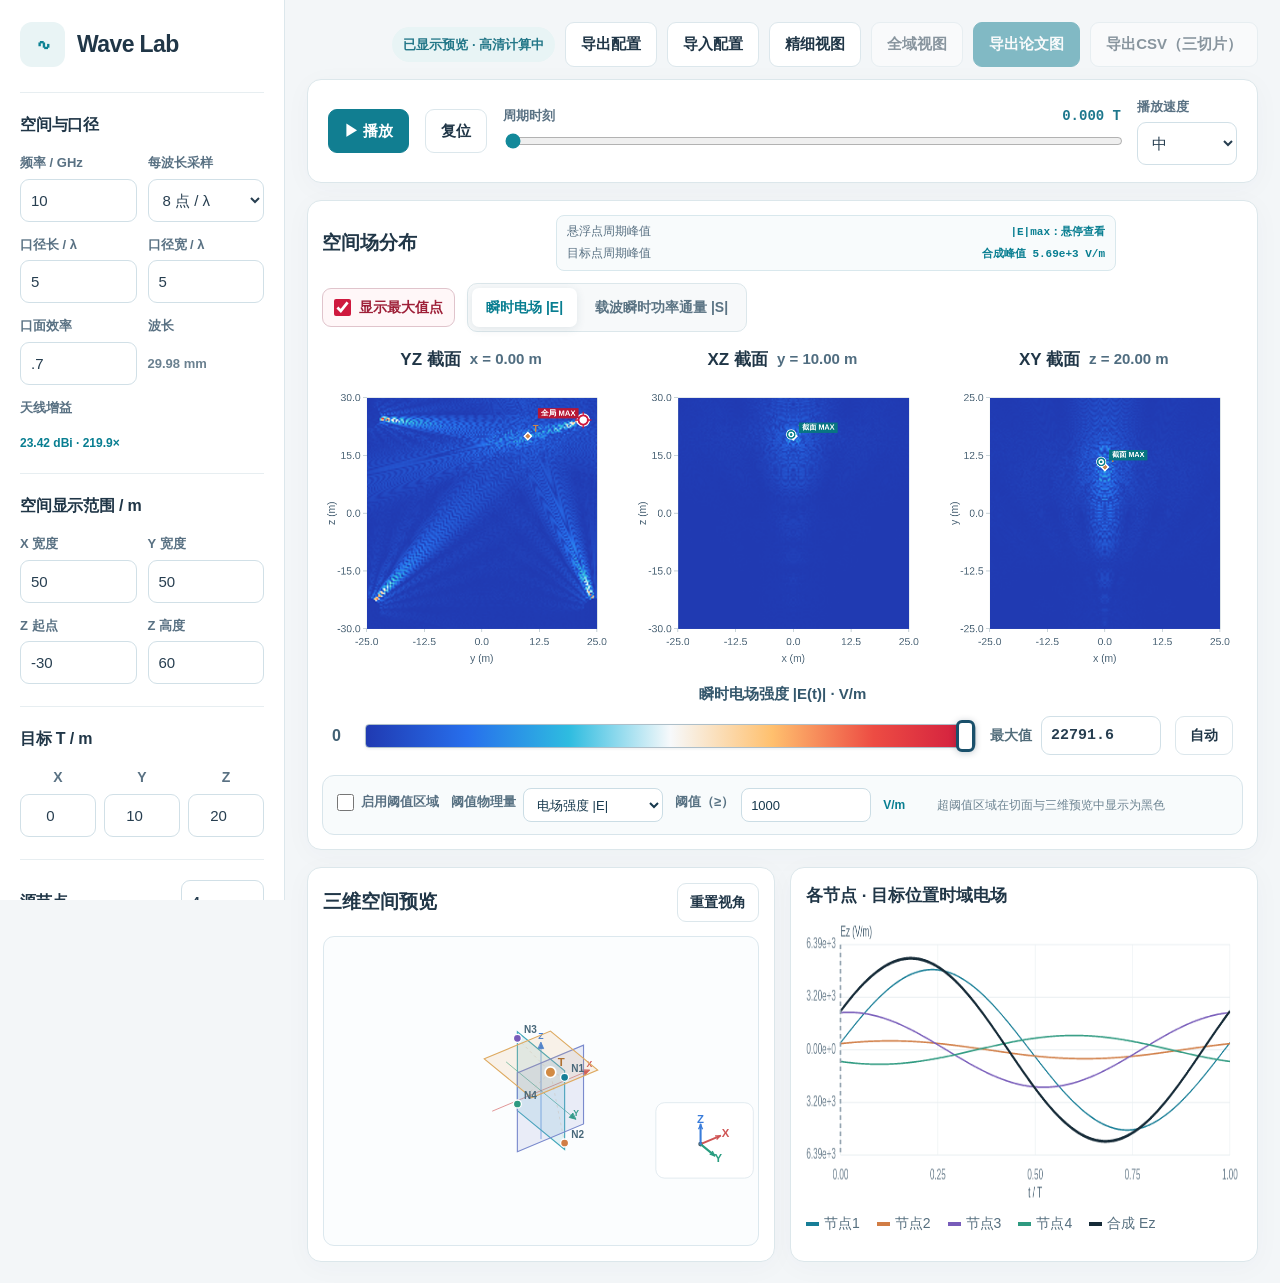
==== commit ceabffc4: "Refresh physics cache for instantaneous source-peak convention" ====
--- a/index.html
+++ b/index.html
@@ -106,5 +106,5 @@
  
 </main></div>
 <div id="lens" class="lens" aria-hidden="true"><div class="lens-head">局部放大 · 5×</div><canvas id="lensCanvas" width="444" height="444"></canvas><div class="lens-pos" id="lensCoord">—</div><div class="lens-val" id="lensReading">—</div><div class="lens-max-val" id="lensMaxReading">—</div><div class="lens-components" id="lensComponents">峰值分量：—</div></div>
-<script src="./physics3d.js?v=20261022-zpol2"></script><script src="./app3d.js?v=20261023-instantaneous-source-peak"></script>
+<script src="./physics3d.js?v=20261023-instantaneous-source-peak"></script><script src="./app3d.js?v=20261023-instantaneous-source-peak"></script>
 </body></html>
--- a/style3d.css
+++ b/style3d.css
@@ -203,6 +203,6 @@
 .metric-value{min-height:31px;display:flex;align-items:center;justify-content:center;border:1px solid #cbdde5;border-radius:7px;background:#f4fafb;color:#126f82;padding:4px 2px;text-align:center;font:700 10px/1.2 Consolas,monospace;overflow-wrap:anywhere}
 .metric-subvalue{display:block;text-align:center;color:var(--muted);font-size:9px;line-height:1.25;margin-top:3px;white-space:nowrap}
 
-/* Pulse-power convention: RF envelope peak, not long-term duty-cycle average. */
+/* Input is instantaneous peak of single-frequency traveling-wave power; CW cycle mean is half the input. */
 .pulse-power-note{margin:9px 0 12px;padding:9px 10px;border:1px solid #d4e5ec;border-radius:9px;background:#f6fafc;color:#526a79;font-size:11px;line-height:1.55}
 .pulse-power-note strong{color:#087e91}
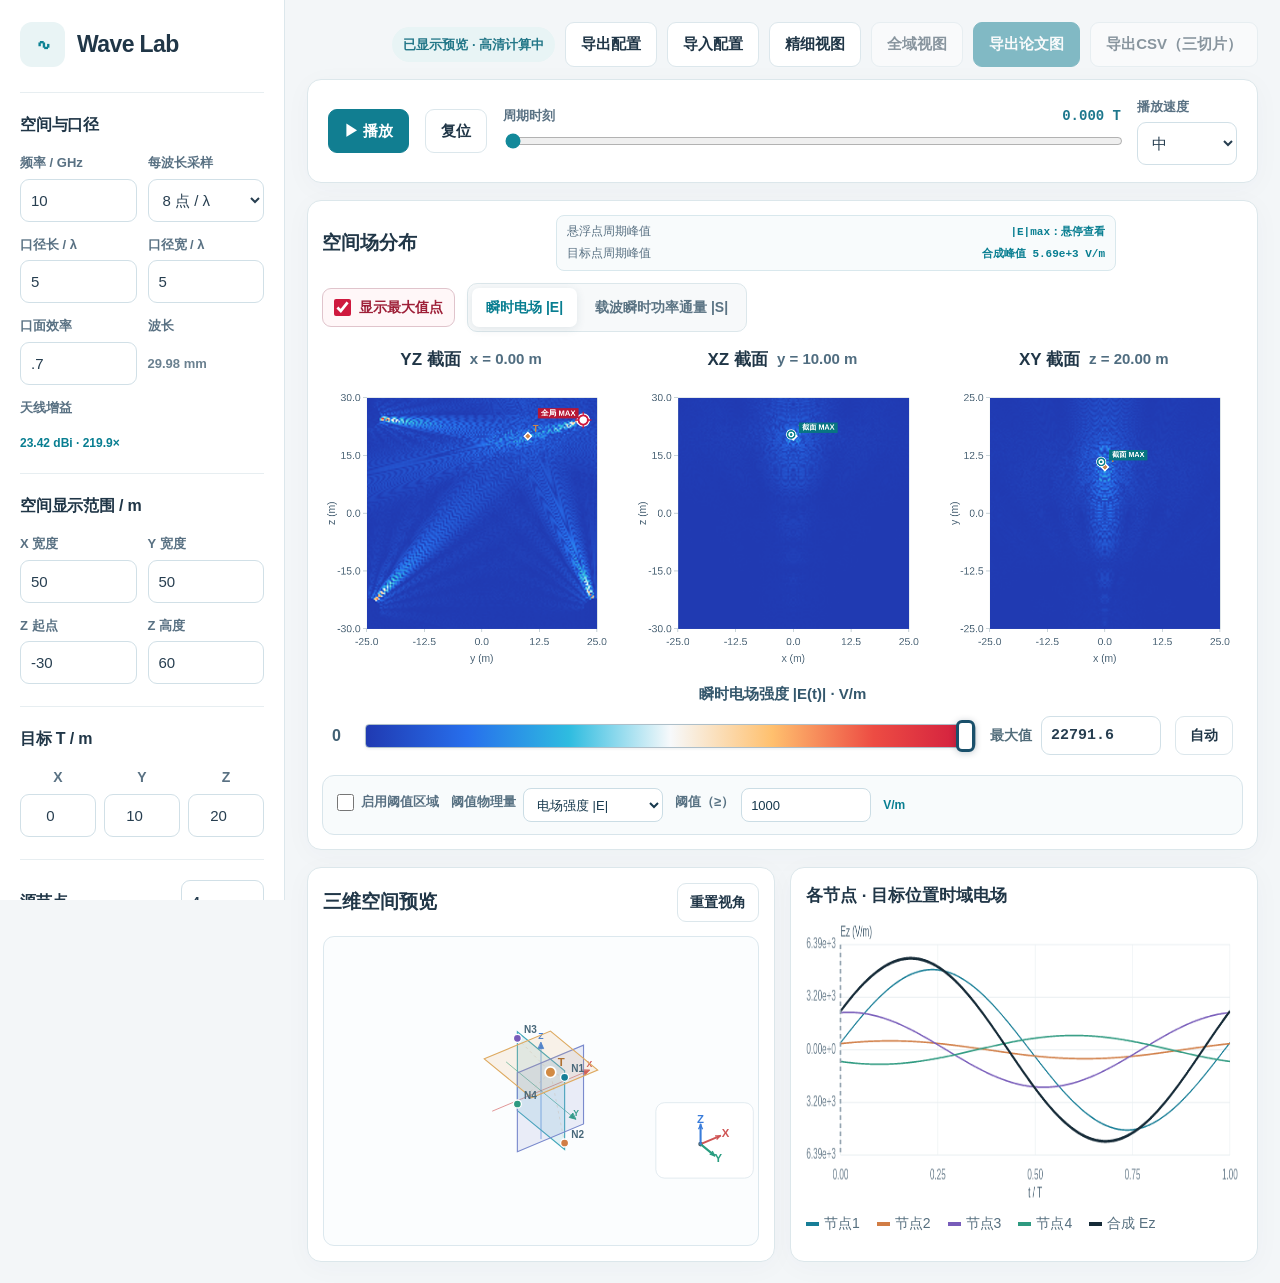
==== commit b43d3696: "Remove explanatory microcopy and retain clean functional metrics" ====
--- a/index.html
+++ b/index.html
@@ -42,7 +42,7 @@
 
  <section class="section"><div class="name-row"><h2 style="margin:0">源节点</h2><input id="count" type="number" min="1" max="64" step="1" value="4" style="width:83px" aria-label="节点数量"></div>
  <div class="inline-actions" style="margin-bottom:13px"><button id="equalPhase">同相</button><button id="randomPhase">随机相位</button></div>
- <div class="pulse-power-note" title="输入功率定义为单频电磁波瞬时功率 p(t) 的最大值，而不是普通射频功率计的周期平均读数。">节点功率 = <strong>微波振荡周期内瞬时峰值</strong>。理想单频行波：平均功率 = 输入值 / 2。<br>例如瞬时峰值 1000 kW → 周期平均 500 kW（不是普通功率计读数 1000 kW）。</div>
+ 
  <div id="nodes"></div></section>
 </aside>
 <main class="main">
@@ -80,17 +80,17 @@
    <div class="threshold-field"><label for="thresholdMode">阈值物理量</label><select id="thresholdMode"><option value="E">电场强度 |E|</option><option value="S">功率密度 |S|</option></select></div>
    <div class="threshold-field threshold-value-field"><label for="thresholdValue">阈值（≥）</label><input id="thresholdValue" type="number" min="0" step="any" value="1000"></div>
    <strong id="thresholdUnit">V/m</strong>
-   <span class="threshold-note">超阈值区域在切面与三维预览中显示为黑色</span>
+   
   </div>
 
  </section>
  <section class="card panel study-panel">
   <div class="scene-heading"><h2>共面干涉分析</h2><div id="studyPlaneTitle">YZ 平面 · x = 0 m</div></div>
   <div class="study-metrics">
-   <div class="study-metric"><label>目标点瞬时电场</label><strong id="targetEStat">—</strong><span>V/m · 当前周期时刻</span></div>
-   <div class="study-metric"><label>目标点周期最大电场</label><strong id="targetEMaxStat">—</strong><span>V/m · 一个完整周期内最大值</span></div>
-   <div class="study-metric"><label>目标点瞬时功率通量</label><strong id="targetSStat">—</strong><span>W/cm² · 当前周期时刻</span></div>
-   <div class="study-metric"><label>目标点周期最大功率通量</label><strong id="targetSMaxStat">—</strong><span>W/cm² · 一个完整周期内最大值</span></div>
+   <div class="study-metric"><label>目标点瞬时电场</label><strong id="targetEStat">—</strong><span>V/m</span></div>
+   <div class="study-metric"><label>目标点周期最大电场</label><strong id="targetEMaxStat">—</strong><span>V/m</span></div>
+   <div class="study-metric"><label>目标点瞬时功率通量</label><strong id="targetSStat">—</strong><span>W/cm²</span></div>
+   <div class="study-metric"><label>目标点周期最大功率通量</label><strong id="targetSMaxStat">—</strong><span>W/cm²</span></div>
    <div class="study-metric"><label>目标点相干合成比</label><strong id="coherenceStat">—</strong><span id="coherenceSub">参考：各节点电场相量模平方之和</span></div>
    <div class="study-metric"><label id="planeRangeLabel">当前平面场值范围</label><strong id="planeRangeStat">—</strong><span id="planeRangeSub">—</span></div>
   </div>
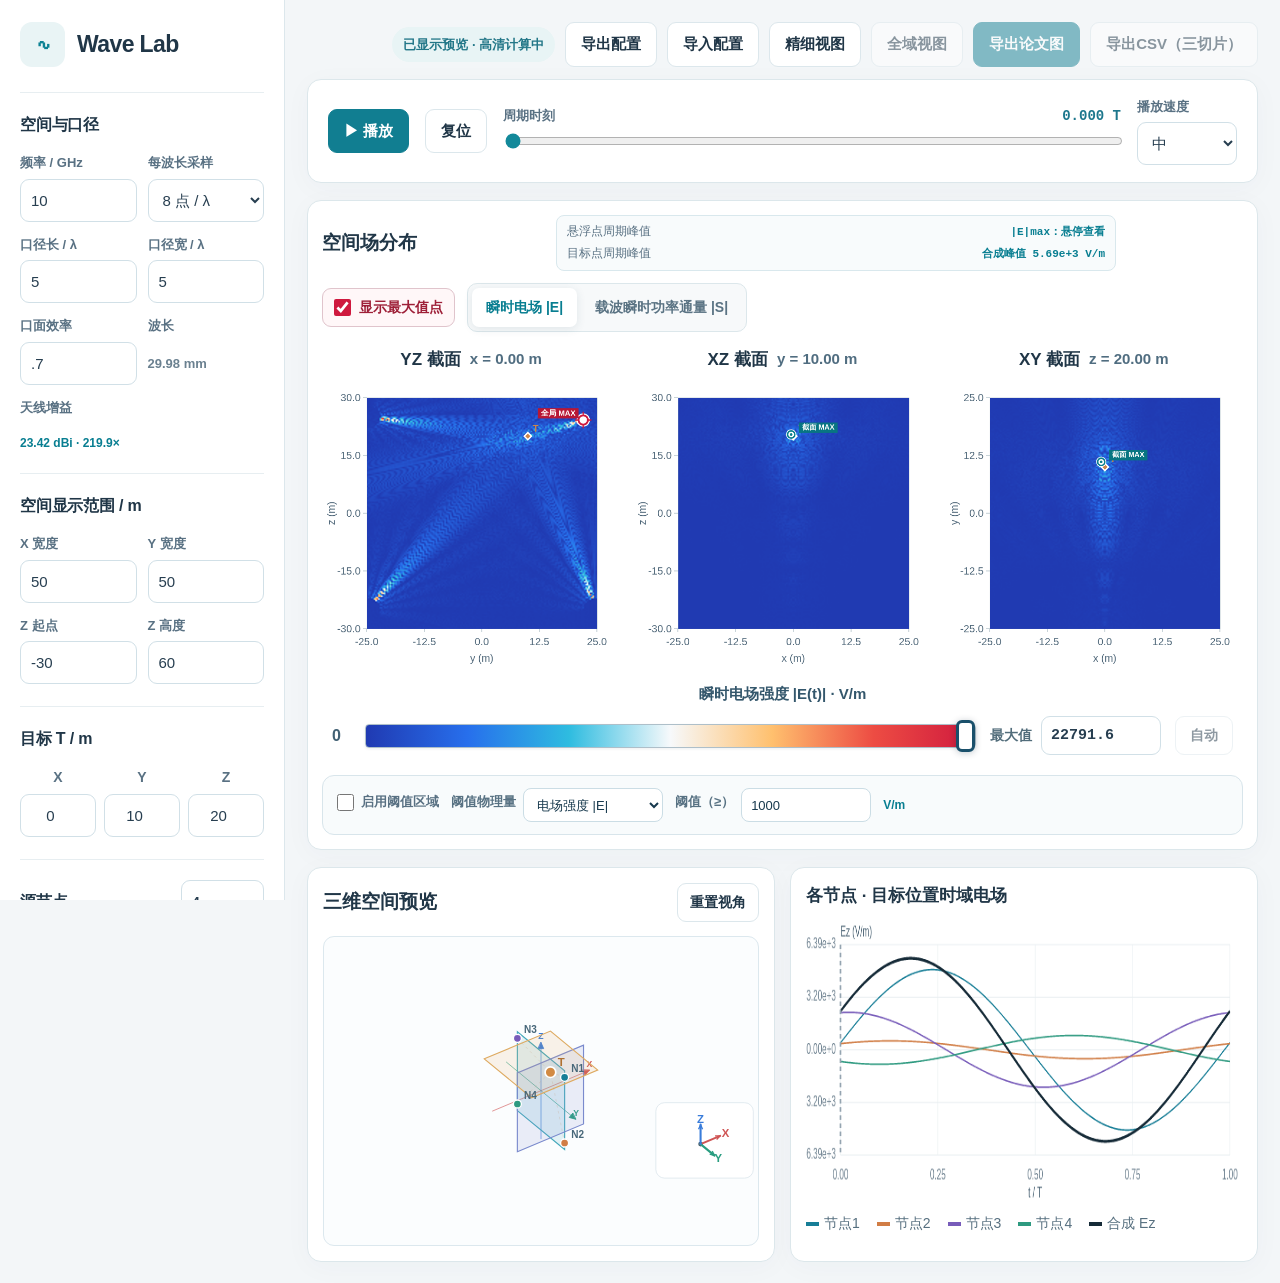
==== commit 63098439: "Refresh clean UI stylesheet cache" ====
--- a/index.html
+++ b/index.html
@@ -1,6 +1,6 @@
 <!doctype html>
 <html lang="zh-CN"><head><meta charset="utf-8"><meta name="viewport" content="width=device-width,initial-scale=1"><meta name="theme-color" content="#f3f6f8">
-<title>Wave Lab | 三维空间切片</title><link rel="stylesheet" href="./style3d.css?v=20261023-instantaneous-source-peak"></head>
+<title>Wave Lab | 三维空间切片</title><link rel="stylesheet" href="./style3d.css?v=20261023-clean-interface"></head>
 <body><div class="app">
 <aside class="sidebar">
  <div class="brand"><div class="mark">∿</div><div class="brand-text">Wave Lab</div></div>
--- a/style3d.css
+++ b/style3d.css
@@ -206,3 +206,8 @@
 /* Input is instantaneous peak of single-frequency traveling-wave power; CW cycle mean is half the input. */
 .pulse-power-note{margin:9px 0 12px;padding:9px 10px;border:1px solid #d4e5ec;border-radius:9px;background:#f6fafc;color:#526a79;font-size:11px;line-height:1.55}
 .pulse-power-note strong{color:#087e91}
+
+/* Keep numerical units and metrics; omit explanatory microcopy. */
+.pulse-power-note,.threshold-note,.cycle-physics-note,
+#coherenceSub,#planeRangeSub,#scanSummary{display:none!important}
+.study-metric span{font-size:12px}
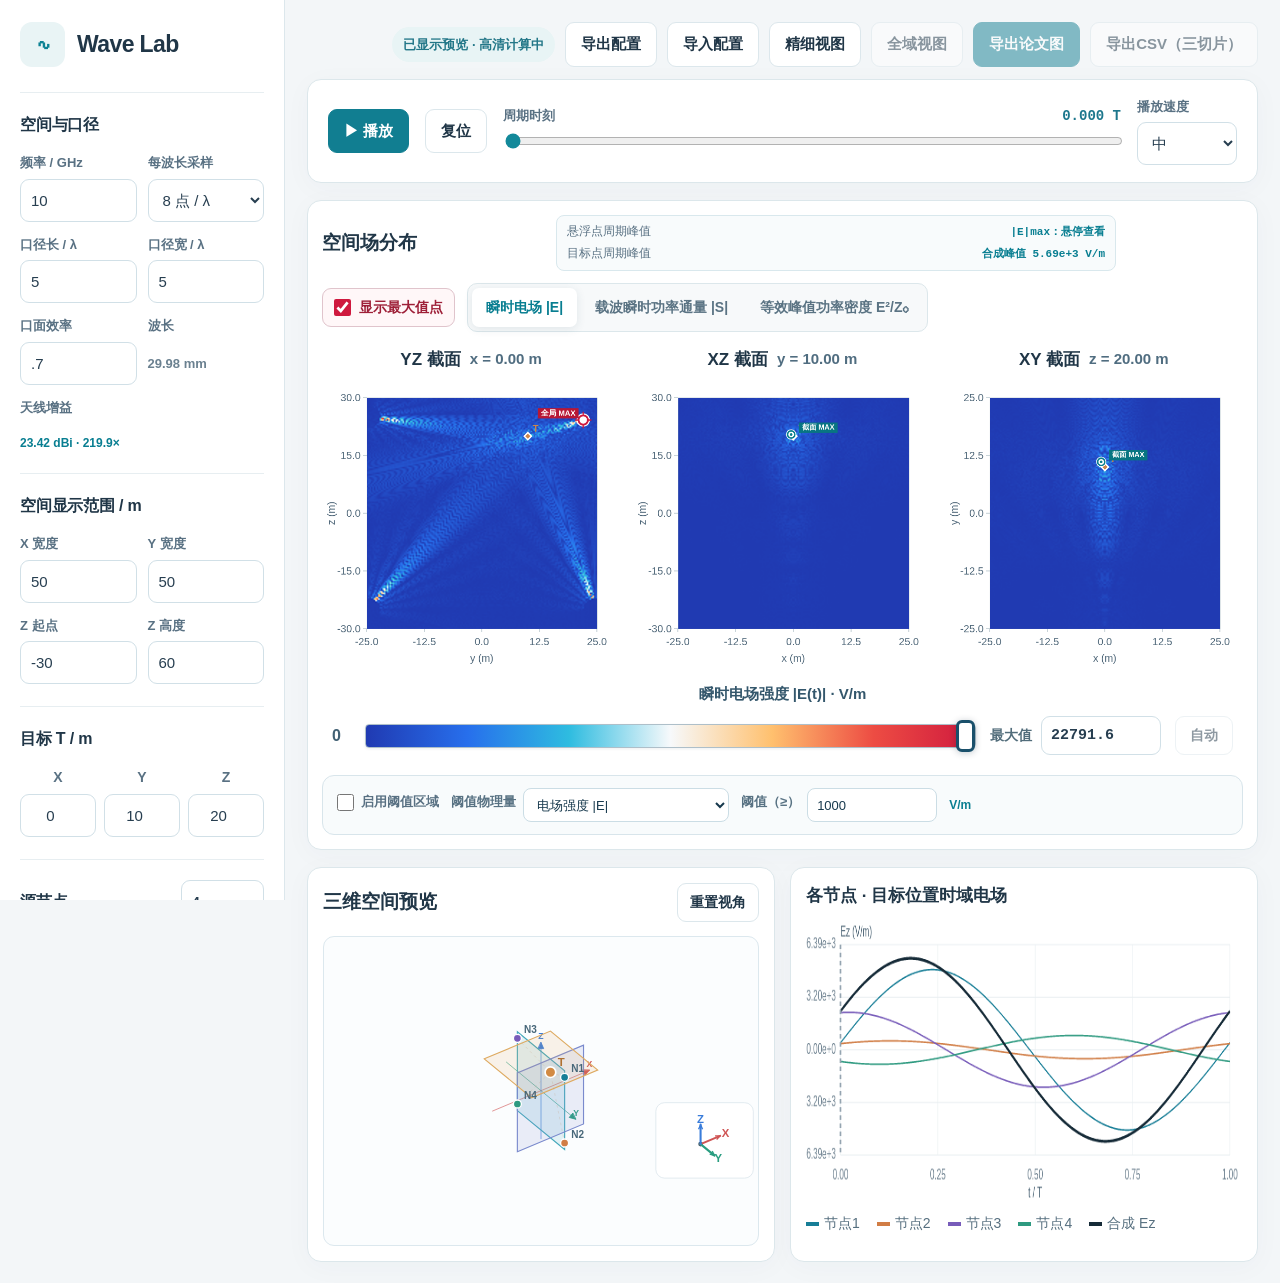
==== commit 3d06bc3e: "Add E²/Z0 peak-density mode to main UI" ====
--- a/index.html
+++ b/index.html
@@ -51,9 +51,9 @@
    <div class="timeline"><label for="time">周期时刻 <span id="timeValue" class="value">0.000 T</span></label><input type="range" id="time" min="0" max="1" step=".001" value="0"></div>
    <div class="speed"><label for="speed">播放速度</label><select id="speed"><option value=".25">慢</option><option value=".5" selected>中</option><option value="1">快</option></select></div>
  </div>
- <section class="figure card"><div class="fig-head"><h2>空间场分布</h2><div class="field-max-readout" aria-live="polite" aria-label="悬浮点与目标点的周期峰值"><div class="field-max-row"><span>悬浮点周期峰值</span><strong><span id="hoverTotalEmax">|E|max：悬停查看</span><span id="hoverTotalSmax" style="display:none">|S|max：悬停查看</span></strong></div><div class="field-max-row"><span>目标点周期峰值</span><strong><span id="targetTotalEmax">|E|max：—</span><span id="targetTotalSmax" style="display:none">|S|max：—</span></strong></div></div><div class="fig-tools">
+ <section class="figure card"><div class="fig-head"><h2>空间场分布</h2><div class="field-max-readout" aria-live="polite" aria-label="悬浮点与目标点的周期峰值"><div class="field-max-row"><span>悬浮点周期峰值</span><strong><span id="hoverTotalEmax">|E|max：悬停查看</span><span id="hoverTotalSmax" style="display:none">|S|max：悬停查看</span><span id="hoverTotalQmax" style="display:none">E²/Z₀：悬停查看</span></strong></div><div class="field-max-row"><span>目标点周期峰值</span><strong><span id="targetTotalEmax">|E|max：—</span><span id="targetTotalSmax" style="display:none">|S|max：—</span><span id="targetTotalQmax" style="display:none">E²/Z₀：—</span></strong></div></div><div class="fig-tools">
     <label class="max-toggle" for="showMaxPoint"><input id="showMaxPoint" type="checkbox" checked>显示最大值点</label>
-    <div class="mode"><button id="modeE" class="selected">瞬时电场 |E|</button><button id="modeS">载波瞬时功率通量 |S|</button></div>
+    <div class="mode"><button id="modeE" class="selected">瞬时电场 |E|</button><button id="modeS">载波瞬时功率通量 |S|</button><button id="modeQ" title="周期内电场峰值平方除以自由空间波阻抗；多方向波时不等于净能流">等效峰值功率密度 E²/Z₀</button></div>
   </div></div>
   <div class="figure-layout">
    <div class="slice"><h3>YZ 截面 <span id="labelX">x = 0 m</span></h3><canvas id="plotX" width="580" height="568" aria-label="YZ 截面场图"></canvas></div>
@@ -77,7 +77,7 @@
 
   <div id="thresholdControls" class="threshold-controls" aria-label="阈值区域可视化">
    <label class="threshold-enable" for="thresholdEnabled"><input id="thresholdEnabled" type="checkbox">启用阈值区域</label>
-   <div class="threshold-field"><label for="thresholdMode">阈值物理量</label><select id="thresholdMode"><option value="E">电场强度 |E|</option><option value="S">功率密度 |S|</option></select></div>
+   <div class="threshold-field"><label for="thresholdMode">阈值物理量</label><select id="thresholdMode"><option value="E">电场强度 |E|</option><option value="S">净功率通量 |S|</option><option value="Q">电场等效峰值功率密度 E²/Z₀</option></select></div>
    <div class="threshold-field threshold-value-field"><label for="thresholdValue">阈值（≥）</label><input id="thresholdValue" type="number" min="0" step="any" value="1000"></div>
    <strong id="thresholdUnit">V/m</strong>
    
@@ -91,6 +91,7 @@
    <div class="study-metric"><label>目标点周期最大电场</label><strong id="targetEMaxStat">—</strong><span>V/m</span></div>
    <div class="study-metric"><label>目标点瞬时功率通量</label><strong id="targetSStat">—</strong><span>W/cm²</span></div>
    <div class="study-metric"><label>目标点周期最大功率通量</label><strong id="targetSMaxStat">—</strong><span>W/cm²</span></div>
+   <div class="study-metric"><label>目标点电场等效峰值功率密度</label><strong id="targetQStat">—</strong><span>W/cm²</span></div>
    <div class="study-metric"><label>目标点相干合成比</label><strong id="coherenceStat">—</strong><span id="coherenceSub">参考：各节点电场相量模平方之和</span></div>
    <div class="study-metric"><label id="planeRangeLabel">当前平面场值范围</label><strong id="planeRangeStat">—</strong><span id="planeRangeSub">—</span></div>
   </div>
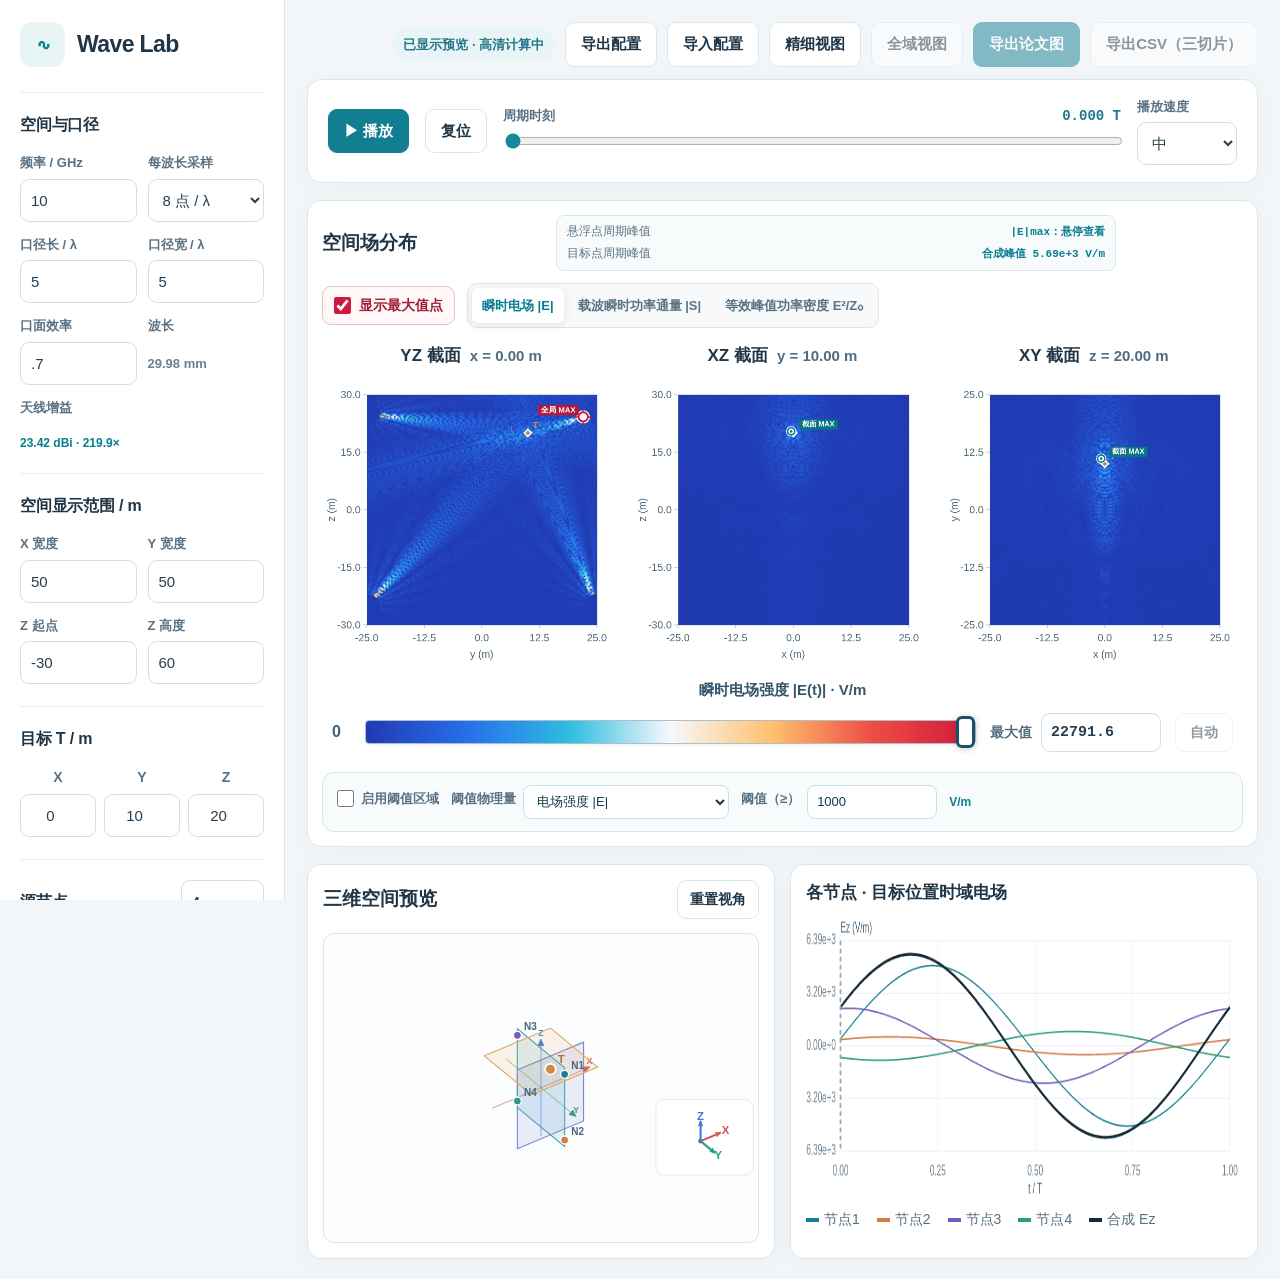
==== commit 5f34725e: "Refresh browser cache for three-metric UI" ====
--- a/index.html
+++ b/index.html
@@ -1,6 +1,6 @@
 <!doctype html>
 <html lang="zh-CN"><head><meta charset="utf-8"><meta name="viewport" content="width=device-width,initial-scale=1"><meta name="theme-color" content="#f3f6f8">
-<title>Wave Lab | 三维空间切片</title><link rel="stylesheet" href="./style3d.css?v=20261023-clean-interface"></head>
+<title>Wave Lab | 三维空间切片</title><link rel="stylesheet" href="./style3d.css?v=20261024-three-metrics"></head>
 <body><div class="app">
 <aside class="sidebar">
  <div class="brand"><div class="mark">∿</div><div class="brand-text">Wave Lab</div></div>
@@ -107,5 +107,5 @@
  
 </main></div>
 <div id="lens" class="lens" aria-hidden="true"><div class="lens-head">局部放大 · 5×</div><canvas id="lensCanvas" width="444" height="444"></canvas><div class="lens-pos" id="lensCoord">—</div><div class="lens-val" id="lensReading">—</div><div class="lens-max-val" id="lensMaxReading">—</div><div class="lens-components" id="lensComponents">峰值分量：—</div></div>
-<script src="./physics3d.js?v=20261023-instantaneous-source-peak"></script><script src="./app3d.js?v=20261023-instantaneous-source-peak"></script>
+<script src="./physics3d.js?v=20261023-instantaneous-source-peak"></script><script src="./app3d.js?v=20261024-e2z0-peak-density"></script>
 </body></html>
--- a/style3d.css
+++ b/style3d.css
@@ -25,8 +25,8 @@
 .workbar .timeline{flex:1;min-width:220px}.timeline .value{font-weight:750;color:#1d778d;font-family:Consolas,monospace;float:right;font-size:14px}
 .select-inline{width:auto;min-width:90px;height:40px}.workbar .speed{width:100px}
 .figure{padding:20px 20px 22px;margin-bottom:17px}.fig-head{display:flex;align-items:center;justify-content:space-between;gap:12px;flex-wrap:wrap;margin-bottom:13px}
-.fig-head h2{font-size:19px;font-weight:770;margin:0}.mode{display:inline-flex;padding:4px;border:1px solid #dce7eb;border-radius:10px;background:#f7f9fa;gap:4px}
-.mode button{border:0;background:transparent;color:#5a7383;padding:9px 14px;font-size:14px;border-radius:7px}.mode button.selected{background:#fff;color:#087e91;box-shadow:0 2px 10px rgba(40,75,87,.11)}
+.fig-head h2{font-size:19px;font-weight:770;margin:0}.mode{display:inline-flex;flex-wrap:wrap;max-width:100%;padding:4px;border:1px solid #dce7eb;border-radius:10px;background:#f7f9fa;gap:4px}
+.mode button{border:0;background:transparent;color:#5a7383;padding:8px 10px;font-size:13px;white-space:nowrap;border-radius:7px}.mode button.selected{background:#fff;color:#087e91;box-shadow:0 2px 10px rgba(40,75,87,.11)}
 .figure-layout{display:grid;grid-template-columns:repeat(3,minmax(0,1fr));gap:15px}.slice{min-width:0}.slice h3{display:flex;gap:9px;align-items:center;justify-content:center;font-size:15px;margin:5px 0 7px;font-weight:760}.slice h3 span{font-weight:600;font-size:13px;color:var(--muted)}
 .slice canvas{display:block;width:100%;height:auto;aspect-ratio:580/675;cursor:crosshair}
 .hintline{font-size:13px;color:#a05d26;margin-top:7px;display:none}
